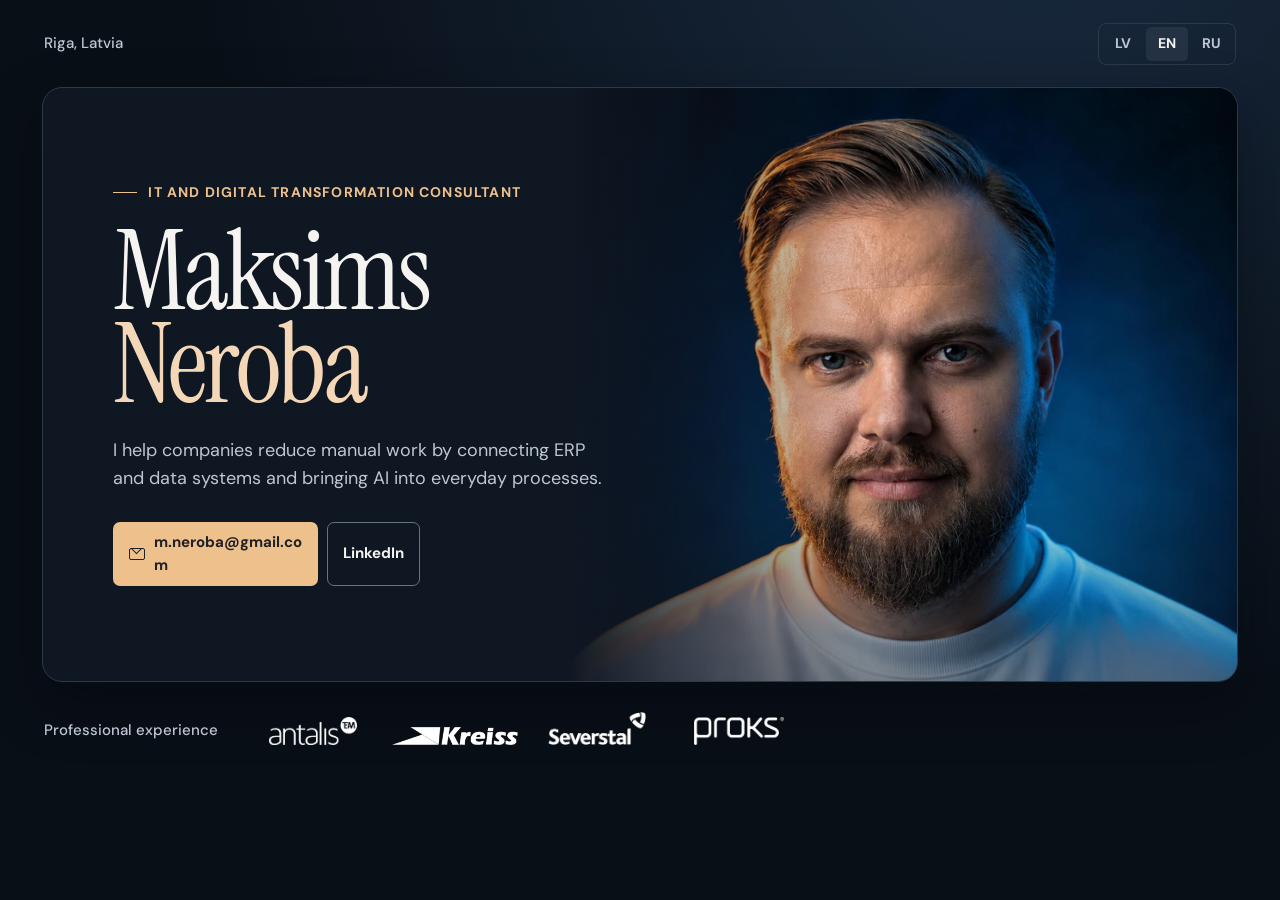
==== en.html @ e055f88d "Add complete multilingual personal website" ====
<!doctype html>
<html lang="en">
<head>
  <meta charset="utf-8">
  <meta name="viewport" content="width=device-width, initial-scale=1">
  <meta name="theme-color" content="#090f17">
  <meta name="description" content="I help companies reduce manual work by connecting ERP and data systems and bringing AI into everyday processes.">
  <title>Maksims Neroba | IT and digital transformation consultant</title>
  <link rel="stylesheet" href="./site.css">
  <script src="./experience.js" defer></script>
  <link rel="alternate" hreflang="lv" href="./">
  <link rel="alternate" hreflang="en" href="./en.html">
  <link rel="alternate" hreflang="ru" href="./ru.html">
</head>
<body>
  <div class="page">
    <header class="masthead">
      <p class="location">Riga, Latvia</p>
      <nav class="language" aria-label="Language">
        <a href="./" hreflang="lv" lang="lv" aria-label="Latviešu">LV</a>
        <a href="./en.html" hreflang="en" lang="en" aria-label="English" aria-current="page">EN</a>
        <a href="./ru.html" hreflang="ru" lang="ru" aria-label="Русский">RU</a>
      </nav>
    </header>
    <main>
      <div class="intro">
        <section class="identity" id="about" aria-labelledby="name">
          <p class="role">IT and digital transformation consultant</p>
          <h1 id="name"><span>Maksims</span> <span>Neroba</span></h1>
          <p class="description">I help companies reduce manual work by connecting ERP and data systems and bringing AI into everyday processes.</p>
          <address class="contacts" id="contact" aria-label="Contact">
            <a class="contact-link primary" href="mailto:m.neroba@gmail.com" aria-label="Email Maksims Neroba: m.neroba@gmail.com">
              <span class="envelope" aria-hidden="true"></span>
              m.neroba@gmail.com
            </a>
            <a class="contact-link secondary" href="https://www.linkedin.com/in/mneroba" rel="me">LinkedIn</a>
          </address>
        </section>
        <div class="portrait">
          <img src="./portrait.webp" width="1012" height="1265" alt="Portrait of Maksims Neroba" fetchpriority="high">
        </div>
      </div>
      <section class="experience" aria-labelledby="experience-title">
        <h2 id="experience-title">Professional experience</h2>
        <ul role="list">
          <li class="company">
            <button class="company-trigger" type="button" aria-expanded="false" aria-controls="antalis-info">
              <img src="./logos/antalis-white.webp" width="420" height="133" alt="Antalis">
              <img class="company-color" src="./logos/antalis.webp" width="420" height="133" alt="" aria-hidden="true">
            </button>
            <div class="company-card" id="antalis-info" hidden>
              <div class="company-card-content">
                <strong>Antalis</strong>
                <p>A distributor of paper, packaging and visual communication materials for businesses.</p>
              </div>
            </div>
          </li>
          <li class="company">
            <button class="company-trigger" type="button" aria-expanded="false" aria-controls="kreiss-info">
              <img src="./logos/kreiss-white.webp" width="234" height="33" alt="Kreiss">
              <img class="company-color" src="./logos/kreiss.webp" width="234" height="33" alt="" aria-hidden="true">
            </button>
            <div class="company-card" id="kreiss-info" hidden>
              <div class="company-card-content">
                <strong>Kreiss</strong>
                <p>A Latvian logistics company providing road freight and warehousing services across Europe.</p>
              </div>
            </div>
          </li>
          <li class="company">
            <button class="company-trigger" type="button" aria-expanded="false" aria-controls="severstal-distribution-info">
              <img src="./logos/severstal-distribution-white.webp" width="420" height="142" alt="Severstal Distribution">
              <img class="company-color" src="./logos/severstal-distribution.webp" width="420" height="142" alt="" aria-hidden="true">
            </button>
            <div class="company-card" id="severstal-distribution-info" hidden>
              <div class="company-card-content">
                <strong>Severstal Distribution</strong>
                <p>A steel processing and distribution company in Riga. It has operated as Marcegaglia Baltics since 2023.</p>
              </div>
            </div>
          </li>
          <li class="company">
            <button class="company-trigger" type="button" aria-expanded="false" aria-controls="proks-info">
              <img src="./logos/proks-white.webp" width="420" height="130" alt="Proks">
              <img class="company-color" src="./logos/proks.webp" width="420" height="130" alt="" aria-hidden="true">
            </button>
            <div class="company-card" id="proks-info" hidden>
              <div class="company-card-content">
                <strong>Proks</strong>
                <p>A Riga-based wholesaler of consumer electronics and computer components.</p>
              </div>
            </div>
          </li>
        </ul>
      </section>
    </main>
  </div>
</body>
</html>
---- site.css ----
@import url('https://fonts.googleapis.com/css2?family=DM+Sans:wght@400;500;600;700&family=Instrument+Serif&display=swap');

:root {
  color-scheme: dark;
  --night: #090f17;
  --hero: #0f1723;
  --ink: #f5f4f0;
  --muted: #bdc6d2;
  --warm: #edc08c;
  --rule: #2d3948;
}

* { box-sizing: border-box; }

body {
  margin: 0;
  min-height: 100vh;
  background: radial-gradient(ellipse at 81% -15%, #192b40, transparent 58%), var(--night);
  color: var(--ink);
  font: 1rem/1.55 "DM Sans", system-ui, sans-serif;
}

body:lang(ru) { font-family: Inter, system-ui, sans-serif; }

a { color: inherit; }

a:focus-visible {
  outline: 2px solid var(--warm);
  outline-offset: 4px;
}

h1, h2, p, ul, address { margin: 0; }

.page {
  width: min(100% - 84px, 1200px);
  margin-inline: auto;
}

.masthead {
  display: flex;
  align-items: center;
  justify-content: space-between;
  gap: 16px;
  min-height: 87px;
  padding-inline: 2px;
}

.location {
  color: var(--muted);
  font-size: .94rem;
  font-weight: 500;
}

.language {
  display: flex;
  gap: 2px;
  padding: 3px;
  border: 1px solid var(--rule);
  border-radius: 8px;
}

.language a {
  display: grid;
  place-items: center;
  min-width: 42px;
  min-height: 34px;
  padding-inline: 6px;
  border-radius: 5px;
  color: var(--muted);
  font-size: .875rem;
  font-weight: 700;
  text-decoration: none;
}

.language a[aria-current], .language a:hover {
  background: #253243;
  color: var(--ink);
}

.intro {
  position: relative;
  isolation: isolate;
  display: flex;
  align-items: center;
  min-height: clamp(530px, 46.5vw, 620px);
  overflow: hidden;
  border: 1px solid var(--rule);
  border-radius: 20px;
  background: var(--hero);
  box-shadow: 0 21px 55px #02060d70;
}

.identity {
  z-index: 1;
  width: 56%;
  padding: clamp(36px, 5.5vw, 78px) 0 clamp(36px, 5.5vw, 78px) clamp(32px, 5.5vw, 78px);
}

.role {
  display: flex;
  align-items: center;
  gap: 11px;
  margin-bottom: 22px;
  color: var(--warm);
  font-size: .875rem;
  font-weight: 700;
  letter-spacing: .085em;
  line-height: 1.4;
  text-transform: uppercase;
}

.role::before {
  content: "";
  flex: 0 0 24px;
  height: 1px;
  background: var(--warm);
}

.identity h1 {
  font-family: "Instrument Serif", Georgia, serif;
  font-size: clamp(5rem, 8.7vw, 8.6rem);
  font-weight: 400;
  line-height: .84;
  letter-spacing: -.028em;
}

.identity h1:lang(ru) { font-family: "Cormorant Garamond", Georgia, serif; }

.identity h1 span { display: block; }
.identity h1 span:last-child { color: #f3d7b7; }

.description {
  max-width: 42ch;
  margin-top: 25px;
  color: var(--muted);
  font-size: clamp(1rem, 1.5vw, 1.125rem);
}

.portrait {
  position: absolute;
  inset: 0 0 0 auto;
  width: 56%;
}

.portrait img {
  display: block;
  width: 100%;
  height: 100%;
  object-fit: cover;
  object-position: center 5%;
}

.portrait::after {
  content: "";
  position: absolute;
  inset: 0;
  background:
    linear-gradient(90deg, var(--hero), #0f17239c 15%, transparent 45%),
    linear-gradient(0deg, #090f176b, transparent 39%);
  pointer-events: none;
}

.contacts {
  display: flex;
  flex-wrap: wrap;
  gap: 9px;
  margin-top: 29px;
  font-style: normal;
}

.contact-link {
  display: inline-flex;
  align-items: center;
  justify-content: center;
  gap: 9px;
  min-height: 46px;
  padding: 8px 15px;
  border: 1px solid transparent;
  border-radius: 7px;
  font-size: .94rem;
  font-weight: 700;
  text-decoration: none;
  overflow-wrap: anywhere;
}

.contact-link.primary { background: var(--warm); color: #202027; }
.contact-link.primary:hover { background: #f9d2a4; }
.contact-link.secondary { border-color: #697381; background: #101824b3; }
.contact-link.secondary:hover { border-color: var(--warm); color: var(--warm); }

.envelope {
  position: relative;
  flex: 0 0 16px;
  height: 12px;
  overflow: hidden;
  border: 1.5px solid currentColor;
  border-radius: 2px;
}

.envelope::after {
  content: "";
  position: absolute;
  top: -8px;
  left: 1px;
  width: 10px;
  height: 10px;
  transform: rotate(45deg);
  border: solid currentColor;
  border-width: 0 1.5px 1.5px 0;
}

.experience {
  position: relative;
  display: flex;
  flex-wrap: wrap;
  align-items: center;
  gap: 12px 28px;
  padding: 25px 2px 31px;
}

.experience h2 {
  color: var(--muted);
  font-size: .94rem;
  font-weight: 500;
}

.experience ul {
  display: grid;
  grid-template-columns: repeat(4, minmax(0, 1fr));
  gap: 8px;
  width: min(100%, 560px);
  padding: 0;
  list-style: none;
}

.company {
  position: relative;
  min-width: 0;
}

.company-trigger {
  display: grid;
  place-items: end center;
  width: 100%;
  min-height: 46px;
  padding: 4px 3px 7px;
  border: 1px solid transparent;
  border-radius: 7px;
  background: transparent;
  cursor: pointer;
  transition: background-color 160ms ease;
}

.company-trigger:focus-visible {
  outline: 2px solid var(--warm);
  outline-offset: 2px;
}

.company-trigger img {
  grid-area: 1 / 1;
  display: block;
  width: 100%;
  height: var(--logo-height, 28px);
  object-fit: contain;
  object-position: center bottom;
  transition: opacity 160ms ease;
}

/* The raised Severstal emblem takes up part of the image height. */
.company-trigger[aria-controls="severstal-distribution-info"] { --logo-height: 33px; }

.company-color { opacity: 0; }
.company-trigger[aria-expanded="true"] { background: #fdfdfd; }
.company-trigger[aria-expanded="true"] img:first-child { opacity: 0; }
.company-trigger[aria-expanded="true"] .company-color { opacity: 1; }

.company:has(.company-trigger[aria-expanded="true"]) { z-index: 1; }

.company-card {
  position: absolute;
  left: 50%;
  bottom: 100%;
  width: min(272px, calc(100vw - 36px));
  padding-bottom: 8px;
  transform: translateX(-50%);
}

.company:first-child .company-card { left: 0; transform: none; }
.company:last-child .company-card { right: 0; left: auto; transform: none; }

.company-card-content {
  padding: 13px 15px 14px;
  border: 1px solid #45556a;
  border-radius: 9px;
  background: #172332;
  box-shadow: 0 12px 28px #02060d80;
  animation: company-card-enter 180ms ease-out;
}

.company-card strong { color: var(--warm); }
.company-card p { margin-top: 4px; color: var(--ink); font-size: .9rem; }

@keyframes company-card-enter {
  from { opacity: 0; transform: translateY(6px); }
  to { opacity: 1; transform: translateY(0); }
}

@media (max-width: 760px) {
  .page { width: min(100% - 32px, 540px); }
  .masthead { min-height: 71px; gap: 8px; }
  .language a { min-width: 37px; min-height: 36px; }
  .intro { display: block; min-height: 0; border-radius: 15px; }
  .identity {
    position: relative;
    width: auto;
    padding: clamp(250px, 63vw, 375px) 21px 25px;
  }
  .identity h1 { font-size: clamp(4rem, 11vw, 5.7rem); }
  .role { gap: 8px; margin-bottom: 15px; letter-spacing: .06em; }
  .role::before { flex-basis: 14px; }
  .description { margin-top: 17px; }
  .contacts { margin-top: 21px; }
  .contact-link { gap: 7px; padding-inline: 10px; font-size: .9rem; }
  .portrait { inset: 0 0 auto; width: 100%; height: clamp(293px, 73vw, 438px); }
  .portrait img { object-position: center 9%; }
  .portrait::after { background: linear-gradient(0deg, var(--hero) 0%, #0f1723c9 16%, transparent 55%); }
  .experience { flex-direction: column; align-items: flex-start; gap: 9px; padding-top: 18px; }
}

@media (max-width: 480px) {
  .experience ul { grid-template-columns: repeat(2, minmax(0, 1fr)); max-width: 340px; }
  .company:nth-child(odd) .company-card { left: 0; right: auto; transform: none; }
  .company:nth-child(even) .company-card { left: auto; right: 0; transform: none; }
}

@media (forced-colors: active) {
  .language a[aria-current] { outline: 1px solid; }
  .contact-link { border-color: LinkText; }
}

@media (prefers-reduced-motion: reduce) {
  .company-trigger, .company-trigger img { transition: none; }
  .company-card-content { animation: none; }
}
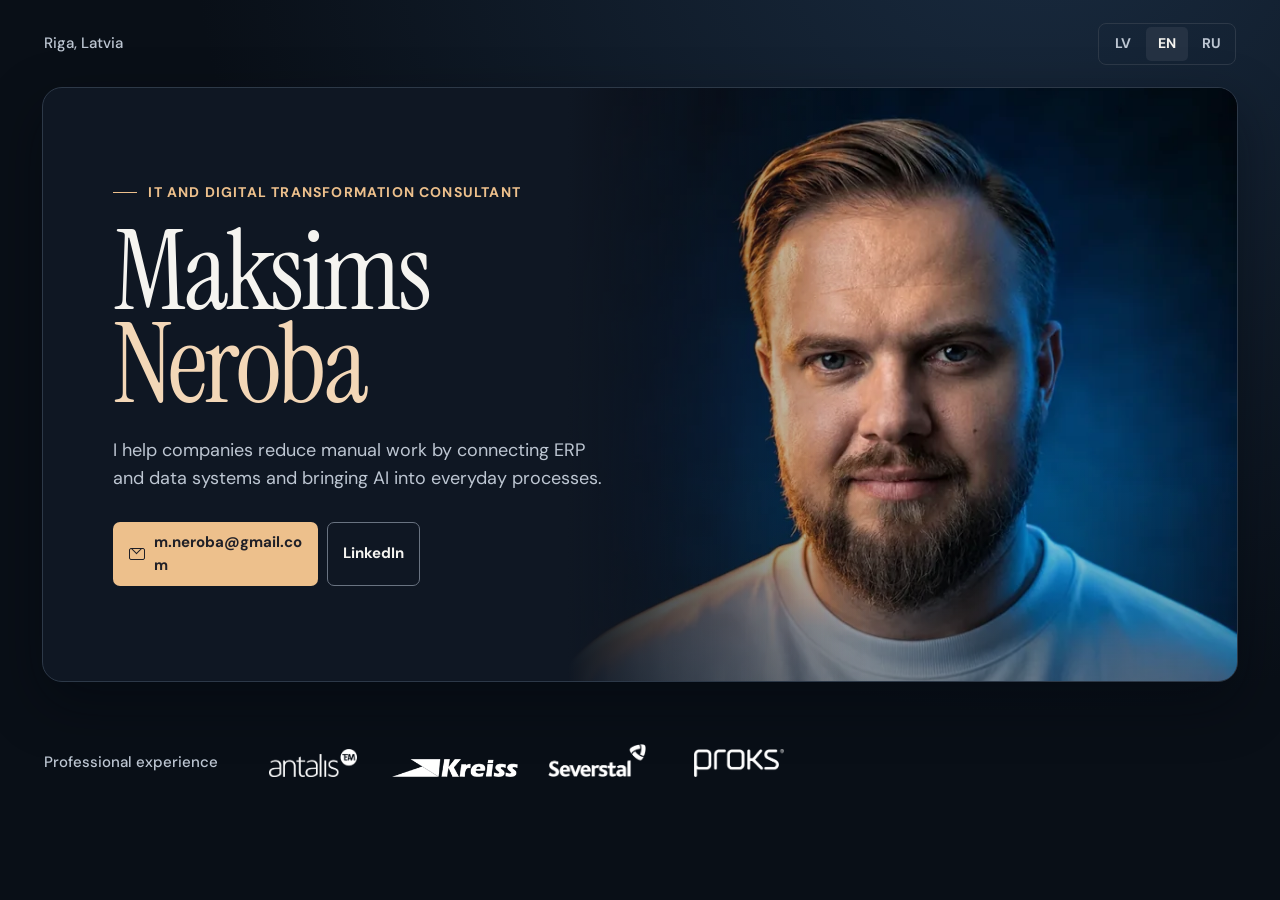
==== commit 40fdb2ee: "Polish mobile cards, accessibility and social previews - Show mobile company cards as a bottom sheet" ====
--- a/en.html
+++ b/en.html
@@ -6,20 +6,65 @@
   <meta name="theme-color" content="#090f17">
   <meta name="description" content="I help companies reduce manual work by connecting ERP and data systems and bringing AI into everyday processes.">
   <title>Maksims Neroba | IT and digital transformation consultant</title>
+  <meta name="author" content="Maksims Neroba">
+
+  <link rel="icon" href="./favicon.svg" type="image/svg+xml">
+  <link rel="icon" href="./favicon-32.png" sizes="32x32" type="image/png">
+  <link rel="apple-touch-icon" sizes="180x180" href="./apple-touch-icon.png">
+
+  <link rel="preconnect" href="https://fonts.googleapis.com">
+  <link rel="preconnect" href="https://fonts.gstatic.com" crossorigin>
+  <link rel="stylesheet" href="https://fonts.googleapis.com/css2?family=DM+Sans:wght@400;500;600;700&amp;family=Instrument+Serif&amp;display=swap">
   <link rel="stylesheet" href="./site.css">
   <script src="./experience.js" defer></script>
+
+  <link rel="canonical" href="./en.html">
   <link rel="alternate" hreflang="lv" href="./">
   <link rel="alternate" hreflang="en" href="./en.html">
   <link rel="alternate" hreflang="ru" href="./ru.html">
+  <link rel="alternate" hreflang="x-default" href="./">
+
+  <meta property="og:type" content="profile">
+  <meta property="og:site_name" content="Maksims Neroba">
+  <meta property="og:title" content="Maksims Neroba | IT and digital transformation consultant">
+  <meta property="og:description" content="I help companies reduce manual work by connecting ERP and data systems and bringing AI into everyday processes.">
+  <meta property="og:image" content="./og-image.jpg">
+  <meta property="og:image:width" content="1200">
+  <meta property="og:image:height" content="630">
+  <meta property="og:image:alt" content="Maksims Neroba — IT and digital transformation consultant">
+  <meta property="og:locale" content="en_US">
+  <meta property="og:locale:alternate" content="lv_LV">
+  <meta property="og:locale:alternate" content="ru_RU">
+  <meta name="twitter:card" content="summary_large_image">
+  <meta name="twitter:title" content="Maksims Neroba | IT and digital transformation consultant">
+  <meta name="twitter:description" content="I help companies reduce manual work by connecting ERP and data systems and bringing AI into everyday processes.">
+  <meta name="twitter:image" content="./og-image.jpg">
+
+  <script type="application/ld+json">
+  {
+    "@context": "https://schema.org",
+    "@type": "Person",
+    "name": "Maksims Neroba",
+    "jobTitle": "IT and digital transformation consultant",
+    "email": "m.neroba@gmail.com",
+    "address": {
+      "@type": "PostalAddress",
+      "addressLocality": "Riga",
+      "addressCountry": "LV"
+    },
+    "sameAs": ["https://www.linkedin.com/in/mneroba"],
+    "knowsLanguage": ["lv", "en", "ru"]
+  }
+  </script>
 </head>
 <body>
   <div class="page">
     <header class="masthead">
       <p class="location">Riga, Latvia</p>
       <nav class="language" aria-label="Language">
-        <a href="./" hreflang="lv" lang="lv" aria-label="Latviešu">LV</a>
-        <a href="./en.html" hreflang="en" lang="en" aria-label="English" aria-current="page">EN</a>
-        <a href="./ru.html" hreflang="ru" lang="ru" aria-label="Русский">RU</a>
+        <a href="./" hreflang="lv" lang="lv" aria-label="LV — Latviešu">LV</a>
+        <a href="./en.html" hreflang="en" lang="en" aria-label="EN — English" aria-current="page">EN</a>
+        <a href="./ru.html" hreflang="ru" lang="ru" aria-label="RU — Русский">RU</a>
       </nav>
     </header>
     <main>
@@ -37,19 +82,21 @@
           </address>
         </section>
         <div class="portrait">
-          <img src="./portrait.webp" width="1012" height="1265" alt="Portrait of Maksims Neroba" fetchpriority="high">
+          <img src="./portrait.webp" srcset="./portrait-720.webp 720w, ./portrait.webp 1012w" sizes="(max-width: 760px) calc(100vw - 32px), 56vw" width="1012" height="1265" alt="Portrait of Maksims Neroba" fetchpriority="high">
         </div>
       </div>
       <section class="experience" aria-labelledby="experience-title">
         <h2 id="experience-title">Professional experience</h2>
+        <div class="card-backdrop" aria-hidden="true" hidden></div>
         <ul role="list">
           <li class="company">
             <button class="company-trigger" type="button" aria-expanded="false" aria-controls="antalis-info">
-              <img src="./logos/antalis-white.webp" width="420" height="133" alt="Antalis">
-              <img class="company-color" src="./logos/antalis.webp" width="420" height="133" alt="" aria-hidden="true">
+              <img loading="lazy" decoding="async" src="./logos/antalis-white.webp" width="420" height="133" alt="Antalis">
+              <img loading="lazy" decoding="async" class="company-color" src="./logos/antalis.webp" width="420" height="133" alt="" aria-hidden="true">
             </button>
             <div class="company-card" id="antalis-info" hidden>
               <div class="company-card-content">
+                <button class="card-close" type="button" aria-label="Close"><span aria-hidden="true">×</span></button>
                 <strong>Antalis</strong>
                 <p>A distributor of paper, packaging and visual communication materials for businesses.</p>
               </div>
@@ -57,11 +104,12 @@
           </li>
           <li class="company">
             <button class="company-trigger" type="button" aria-expanded="false" aria-controls="kreiss-info">
-              <img src="./logos/kreiss-white.webp" width="234" height="33" alt="Kreiss">
-              <img class="company-color" src="./logos/kreiss.webp" width="234" height="33" alt="" aria-hidden="true">
+              <img loading="lazy" decoding="async" src="./logos/kreiss-white.webp" width="234" height="33" alt="Kreiss">
+              <img loading="lazy" decoding="async" class="company-color" src="./logos/kreiss.webp" width="234" height="33" alt="" aria-hidden="true">
             </button>
             <div class="company-card" id="kreiss-info" hidden>
               <div class="company-card-content">
+                <button class="card-close" type="button" aria-label="Close"><span aria-hidden="true">×</span></button>
                 <strong>Kreiss</strong>
                 <p>A Latvian logistics company providing road freight and warehousing services across Europe.</p>
               </div>
@@ -69,11 +117,12 @@
           </li>
           <li class="company">
             <button class="company-trigger" type="button" aria-expanded="false" aria-controls="severstal-distribution-info">
-              <img src="./logos/severstal-distribution-white.webp" width="420" height="142" alt="Severstal Distribution">
-              <img class="company-color" src="./logos/severstal-distribution.webp" width="420" height="142" alt="" aria-hidden="true">
+              <img loading="lazy" decoding="async" src="./logos/severstal-distribution-white.webp" width="420" height="142" alt="Severstal Distribution">
+              <img loading="lazy" decoding="async" class="company-color" src="./logos/severstal-distribution.webp" width="420" height="142" alt="" aria-hidden="true">
             </button>
             <div class="company-card" id="severstal-distribution-info" hidden>
               <div class="company-card-content">
+                <button class="card-close" type="button" aria-label="Close"><span aria-hidden="true">×</span></button>
                 <strong>Severstal Distribution</strong>
                 <p>A steel processing and distribution company in Riga. It has operated as Marcegaglia Baltics since 2023.</p>
               </div>
@@ -81,11 +130,12 @@
           </li>
           <li class="company">
             <button class="company-trigger" type="button" aria-expanded="false" aria-controls="proks-info">
-              <img src="./logos/proks-white.webp" width="420" height="130" alt="Proks">
-              <img class="company-color" src="./logos/proks.webp" width="420" height="130" alt="" aria-hidden="true">
+              <img loading="lazy" decoding="async" src="./logos/proks-white.webp" width="420" height="130" alt="Proks">
+              <img loading="lazy" decoding="async" class="company-color" src="./logos/proks.webp" width="420" height="130" alt="" aria-hidden="true">
             </button>
             <div class="company-card" id="proks-info" hidden>
               <div class="company-card-content">
+                <button class="card-close" type="button" aria-label="Close"><span aria-hidden="true">×</span></button>
                 <strong>Proks</strong>
                 <p>A Riga-based wholesaler of consumer electronics and computer components.</p>
               </div>
--- a/site.css
+++ b/site.css
@@ -1,5 +1,3 @@
-@import url('https://fonts.googleapis.com/css2?family=DM+Sans:wght@400;500;600;700&family=Instrument+Serif&display=swap');
-
 :root {
   color-scheme: dark;
   --night: #090f17;
@@ -215,7 +213,7 @@
   flex-wrap: wrap;
   align-items: center;
   gap: 12px 28px;
-  padding: 25px 2px 31px;
+  padding: 57px 2px 31px;
 }
 
 .experience h2 {
@@ -289,6 +287,7 @@
 .company:last-child .company-card { right: 0; left: auto; transform: none; }
 
 .company-card-content {
+  position: relative;
   padding: 13px 15px 14px;
   border: 1px solid #45556a;
   border-radius: 9px;
@@ -297,12 +296,20 @@
   animation: company-card-enter 180ms ease-out;
 }
 
+.card-backdrop { display: none; }
+.card-close { display: none; }
+
 .company-card strong { color: var(--warm); }
 .company-card p { margin-top: 4px; color: var(--ink); font-size: .9rem; }
 
 @keyframes company-card-enter {
   from { opacity: 0; transform: translateY(6px); }
   to { opacity: 1; transform: translateY(0); }
+}
+
+@keyframes card-backdrop-enter {
+  from { opacity: 0; }
+  to { opacity: 1; }
 }
 
 @media (max-width: 760px) {
@@ -325,12 +332,71 @@
   .portrait img { object-position: center 9%; }
   .portrait::after { background: linear-gradient(0deg, var(--hero) 0%, #0f1723c9 16%, transparent 55%); }
   .experience { flex-direction: column; align-items: flex-start; gap: 9px; padding-top: 18px; }
+
+  .card-backdrop:not([hidden]) {
+    position: fixed;
+    inset: 0;
+    z-index: 20;
+    display: block;
+    background: #02060db3;
+    animation: card-backdrop-enter 180ms ease-out;
+  }
+
+  .company:has(.company-trigger[aria-expanded="true"]) { z-index: 40; }
+  .company-trigger[aria-expanded="true"] { opacity: 0; }
+  .company-trigger[aria-expanded="true"]:focus-visible { opacity: 1; }
+
+  .company-card,
+  .company:first-child .company-card,
+  .company:last-child .company-card {
+    position: fixed;
+    inset: auto 16px calc(16px + env(safe-area-inset-bottom, 0px));
+    width: auto;
+    padding: 0;
+    transform: none;
+  }
+
+  .company-card-content {
+    padding-right: 42px;
+    border-radius: 12px;
+    box-shadow: 0 -12px 40px #02060d99;
+  }
+
+  .card-close {
+    position: absolute;
+    top: 8px;
+    right: 8px;
+    display: grid;
+    place-items: center;
+    width: 32px;
+    height: 32px;
+    padding: 0;
+    border: 0;
+    border-radius: 6px;
+    background: transparent;
+    color: var(--muted);
+    font-size: 1.5rem;
+    line-height: 1;
+    cursor: pointer;
+  }
+
+  .card-close:hover {
+    background: #253243;
+    color: var(--ink);
+  }
+
+  .card-close:focus-visible {
+    outline: 2px solid var(--warm);
+    outline-offset: 2px;
+  }
 }
 
 @media (max-width: 480px) {
   .experience ul { grid-template-columns: repeat(2, minmax(0, 1fr)); max-width: 340px; }
-  .company:nth-child(odd) .company-card { left: 0; right: auto; transform: none; }
-  .company:nth-child(even) .company-card { left: auto; right: 0; transform: none; }
+}
+
+@media (min-width: 761px) and (max-width: 860px) {
+  .experience ul { width: min(100%, 480px); }
 }
 
 @media (forced-colors: active) {
@@ -340,5 +406,5 @@
 
 @media (prefers-reduced-motion: reduce) {
   .company-trigger, .company-trigger img { transition: none; }
-  .company-card-content { animation: none; }
-}
+  .company-card-content, .card-backdrop { animation: none; }
+}
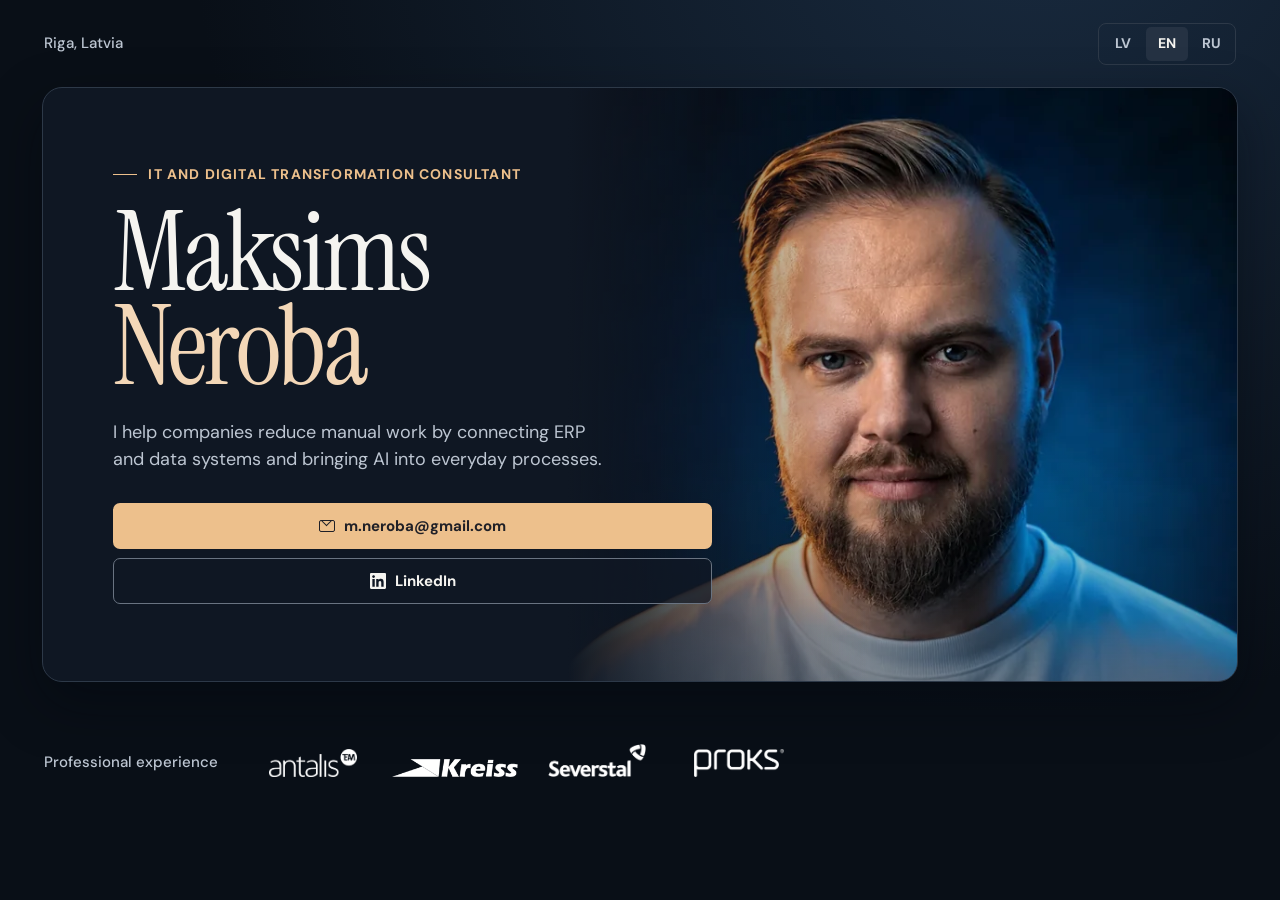
==== commit e49ec86a: "Make contact actions full width and add LinkedIn icon - Stack the email and LinkedIn buttons full wi" ====
--- a/en.html
+++ b/en.html
@@ -18,17 +18,20 @@
   <link rel="stylesheet" href="./site.css">
   <script src="./experience.js" defer></script>
 
-  <link rel="canonical" href="./en.html">
-  <link rel="alternate" hreflang="lv" href="./">
-  <link rel="alternate" hreflang="en" href="./en.html">
-  <link rel="alternate" hreflang="ru" href="./ru.html">
-  <link rel="alternate" hreflang="x-default" href="./">
+  <link rel="canonical" href="https://mneroba.github.io/Personal-WEB/en.html">
+  <link rel="alternate" hreflang="lv" href="https://mneroba.github.io/Personal-WEB/">
+  <link rel="alternate" hreflang="en" href="https://mneroba.github.io/Personal-WEB/en.html">
+  <link rel="alternate" hreflang="ru" href="https://mneroba.github.io/Personal-WEB/ru.html">
+  <link rel="alternate" hreflang="x-default" href="https://mneroba.github.io/Personal-WEB/">
 
   <meta property="og:type" content="profile">
   <meta property="og:site_name" content="Maksims Neroba">
   <meta property="og:title" content="Maksims Neroba | IT and digital transformation consultant">
   <meta property="og:description" content="I help companies reduce manual work by connecting ERP and data systems and bringing AI into everyday processes.">
-  <meta property="og:image" content="./og-image.jpg">
+  <meta property="og:url" content="https://mneroba.github.io/Personal-WEB/en.html">
+  <meta property="og:image" content="https://mneroba.github.io/Personal-WEB/og-image.jpg">
+  <meta property="og:image:secure_url" content="https://mneroba.github.io/Personal-WEB/og-image.jpg">
+  <meta property="og:image:type" content="image/jpeg">
   <meta property="og:image:width" content="1200">
   <meta property="og:image:height" content="630">
   <meta property="og:image:alt" content="Maksims Neroba — IT and digital transformation consultant">
@@ -38,13 +41,16 @@
   <meta name="twitter:card" content="summary_large_image">
   <meta name="twitter:title" content="Maksims Neroba | IT and digital transformation consultant">
   <meta name="twitter:description" content="I help companies reduce manual work by connecting ERP and data systems and bringing AI into everyday processes.">
-  <meta name="twitter:image" content="./og-image.jpg">
+  <meta name="twitter:image" content="https://mneroba.github.io/Personal-WEB/og-image.jpg">
+  <meta name="twitter:image:alt" content="Maksims Neroba — IT and digital transformation consultant">
 
   <script type="application/ld+json">
   {
     "@context": "https://schema.org",
     "@type": "Person",
     "name": "Maksims Neroba",
+    "url": "https://mneroba.github.io/Personal-WEB/en.html",
+    "image": "https://mneroba.github.io/Personal-WEB/og-image.jpg",
     "jobTitle": "IT and digital transformation consultant",
     "email": "m.neroba@gmail.com",
     "address": {
@@ -78,7 +84,12 @@
               <span class="envelope" aria-hidden="true"></span>
               m.neroba@gmail.com
             </a>
-            <a class="contact-link secondary" href="https://www.linkedin.com/in/mneroba" rel="me">LinkedIn</a>
+            <a class="contact-link secondary" href="https://www.linkedin.com/in/mneroba" rel="me">
+              <svg class="linkedin-icon" viewBox="0 0 24 24" aria-hidden="true" focusable="false">
+                <path d="M20.447 20.452h-3.554v-5.569c0-1.328-.027-3.037-1.852-3.037-1.853 0-2.136 1.445-2.136 2.939v5.667H9.351V9h3.414v1.561h.046c.477-.9 1.637-1.85 3.37-1.85 3.601 0 4.267 2.37 4.267 5.455v6.286zM5.337 7.433c-1.144 0-2.063-.926-2.063-2.065 0-1.138.92-2.063 2.063-2.063 1.14 0 2.064.925 2.064 2.063 0 1.139-.925 2.065-2.064 2.065zm1.782 13.019H3.555V9h3.564v11.452zM22.225 0H1.771C.792 0 0 .774 0 1.729v20.542C0 23.227.792 24 1.771 24h20.451C23.2 24 24 23.227 24 22.271V1.729C24 .774 23.2 0 22.225 0z"/>
+              </svg>
+              LinkedIn
+            </a>
           </address>
         </section>
         <div class="portrait">
@@ -87,59 +98,58 @@
       </div>
       <section class="experience" aria-labelledby="experience-title">
         <h2 id="experience-title">Professional experience</h2>
-        <div class="card-backdrop" aria-hidden="true" hidden></div>
         <ul role="list">
           <li class="company">
-            <button class="company-trigger" type="button" aria-expanded="false" aria-controls="antalis-info">
+            <button class="company-trigger" type="button" aria-haspopup="dialog" aria-expanded="false" aria-controls="antalis-info">
               <img loading="lazy" decoding="async" src="./logos/antalis-white.webp" width="420" height="133" alt="Antalis">
               <img loading="lazy" decoding="async" class="company-color" src="./logos/antalis.webp" width="420" height="133" alt="" aria-hidden="true">
             </button>
-            <div class="company-card" id="antalis-info" hidden>
+            <dialog class="company-card" id="antalis-info" aria-labelledby="antalis-title">
               <div class="company-card-content">
                 <button class="card-close" type="button" aria-label="Close"><span aria-hidden="true">×</span></button>
-                <strong>Antalis</strong>
+                <strong id="antalis-title">Antalis</strong>
                 <p>A distributor of paper, packaging and visual communication materials for businesses.</p>
               </div>
-            </div>
+            </dialog>
           </li>
           <li class="company">
-            <button class="company-trigger" type="button" aria-expanded="false" aria-controls="kreiss-info">
+            <button class="company-trigger" type="button" aria-haspopup="dialog" aria-expanded="false" aria-controls="kreiss-info">
               <img loading="lazy" decoding="async" src="./logos/kreiss-white.webp" width="234" height="33" alt="Kreiss">
               <img loading="lazy" decoding="async" class="company-color" src="./logos/kreiss.webp" width="234" height="33" alt="" aria-hidden="true">
             </button>
-            <div class="company-card" id="kreiss-info" hidden>
+            <dialog class="company-card" id="kreiss-info" aria-labelledby="kreiss-title">
               <div class="company-card-content">
                 <button class="card-close" type="button" aria-label="Close"><span aria-hidden="true">×</span></button>
-                <strong>Kreiss</strong>
+                <strong id="kreiss-title">Kreiss</strong>
                 <p>A Latvian logistics company providing road freight and warehousing services across Europe.</p>
               </div>
-            </div>
+            </dialog>
           </li>
           <li class="company">
-            <button class="company-trigger" type="button" aria-expanded="false" aria-controls="severstal-distribution-info">
+            <button class="company-trigger" type="button" aria-haspopup="dialog" aria-expanded="false" aria-controls="severstal-distribution-info">
               <img loading="lazy" decoding="async" src="./logos/severstal-distribution-white.webp" width="420" height="142" alt="Severstal Distribution">
               <img loading="lazy" decoding="async" class="company-color" src="./logos/severstal-distribution.webp" width="420" height="142" alt="" aria-hidden="true">
             </button>
-            <div class="company-card" id="severstal-distribution-info" hidden>
+            <dialog class="company-card" id="severstal-distribution-info" aria-labelledby="severstal-distribution-title">
               <div class="company-card-content">
                 <button class="card-close" type="button" aria-label="Close"><span aria-hidden="true">×</span></button>
-                <strong>Severstal Distribution</strong>
+                <strong id="severstal-distribution-title">Severstal Distribution</strong>
                 <p>A steel processing and distribution company in Riga. It has operated as Marcegaglia Baltics since 2023.</p>
               </div>
-            </div>
+            </dialog>
           </li>
           <li class="company">
-            <button class="company-trigger" type="button" aria-expanded="false" aria-controls="proks-info">
+            <button class="company-trigger" type="button" aria-haspopup="dialog" aria-expanded="false" aria-controls="proks-info">
               <img loading="lazy" decoding="async" src="./logos/proks-white.webp" width="420" height="130" alt="Proks">
               <img loading="lazy" decoding="async" class="company-color" src="./logos/proks.webp" width="420" height="130" alt="" aria-hidden="true">
             </button>
-            <div class="company-card" id="proks-info" hidden>
+            <dialog class="company-card" id="proks-info" aria-labelledby="proks-title">
               <div class="company-card-content">
                 <button class="card-close" type="button" aria-label="Close"><span aria-hidden="true">×</span></button>
-                <strong>Proks</strong>
+                <strong id="proks-title">Proks</strong>
                 <p>A Riga-based wholesaler of consumer electronics and computer components.</p>
               </div>
-            </div>
+            </dialog>
           </li>
         </ul>
       </section>
--- a/site.css
+++ b/site.css
@@ -160,7 +160,7 @@
 
 .contacts {
   display: flex;
-  flex-wrap: wrap;
+  flex-direction: column;
   gap: 9px;
   margin-top: 29px;
   font-style: normal;
@@ -171,6 +171,7 @@
   align-items: center;
   justify-content: center;
   gap: 9px;
+  width: 100%;
   min-height: 46px;
   padding: 8px 15px;
   border: 1px solid transparent;
@@ -205,6 +206,13 @@
   transform: rotate(45deg);
   border: solid currentColor;
   border-width: 0 1.5px 1.5px 0;
+}
+
+.linkedin-icon {
+  flex: 0 0 16px;
+  width: 16px;
+  height: 16px;
+  fill: currentColor;
 }
 
 .experience {
@@ -276,15 +284,39 @@
 
 .company-card {
   position: absolute;
+  top: auto;
+  right: auto;
+  bottom: 100%;
   left: 50%;
-  bottom: 100%;
   width: min(272px, calc(100vw - 36px));
-  padding-bottom: 8px;
+  height: auto;
+  margin: 0;
+  padding: 0 0 8px;
+  border: 0;
+  border-radius: 0;
+  background: transparent;
+  color: inherit;
+  overflow: visible;
+  max-width: none;
+  max-height: none;
   transform: translateX(-50%);
 }
 
 .company:first-child .company-card { left: 0; transform: none; }
 .company:last-child .company-card { right: 0; left: auto; transform: none; }
+
+@media (min-width: 761px) {
+  .company-card.card-below {
+    top: 100%;
+    bottom: auto;
+    padding: 8px 0 0;
+  }
+}
+
+.company-card::backdrop {
+  background: #02060db3;
+  animation: card-backdrop-enter 180ms ease-out;
+}
 
 .company-card-content {
   position: relative;
@@ -296,7 +328,6 @@
   animation: company-card-enter 180ms ease-out;
 }
 
-.card-backdrop { display: none; }
 .card-close { display: none; }
 
 .company-card strong { color: var(--warm); }
@@ -333,18 +364,10 @@
   .portrait::after { background: linear-gradient(0deg, var(--hero) 0%, #0f1723c9 16%, transparent 55%); }
   .experience { flex-direction: column; align-items: flex-start; gap: 9px; padding-top: 18px; }
 
-  .card-backdrop:not([hidden]) {
-    position: fixed;
-    inset: 0;
-    z-index: 20;
-    display: block;
-    background: #02060db3;
-    animation: card-backdrop-enter 180ms ease-out;
-  }
-
   .company:has(.company-trigger[aria-expanded="true"]) { z-index: 40; }
-  .company-trigger[aria-expanded="true"] { opacity: 0; }
-  .company-trigger[aria-expanded="true"]:focus-visible { opacity: 1; }
+  .company-trigger[aria-expanded="true"] { background: transparent; }
+  .company-trigger[aria-expanded="true"] img:first-child { opacity: 1; }
+  .company-trigger[aria-expanded="true"] .company-color { opacity: 0; }
 
   .company-card,
   .company:first-child .company-card,
@@ -352,7 +375,9 @@
     position: fixed;
     inset: auto 16px calc(16px + env(safe-area-inset-bottom, 0px));
     width: auto;
+    max-height: calc(100dvh - 32px);
     padding: 0;
+    overflow-y: auto;
     transform: none;
   }
 
@@ -406,5 +431,5 @@
 
 @media (prefers-reduced-motion: reduce) {
   .company-trigger, .company-trigger img { transition: none; }
-  .company-card-content, .card-backdrop { animation: none; }
-}
+  .company-card-content, .company-card::backdrop { animation: none; }
+}
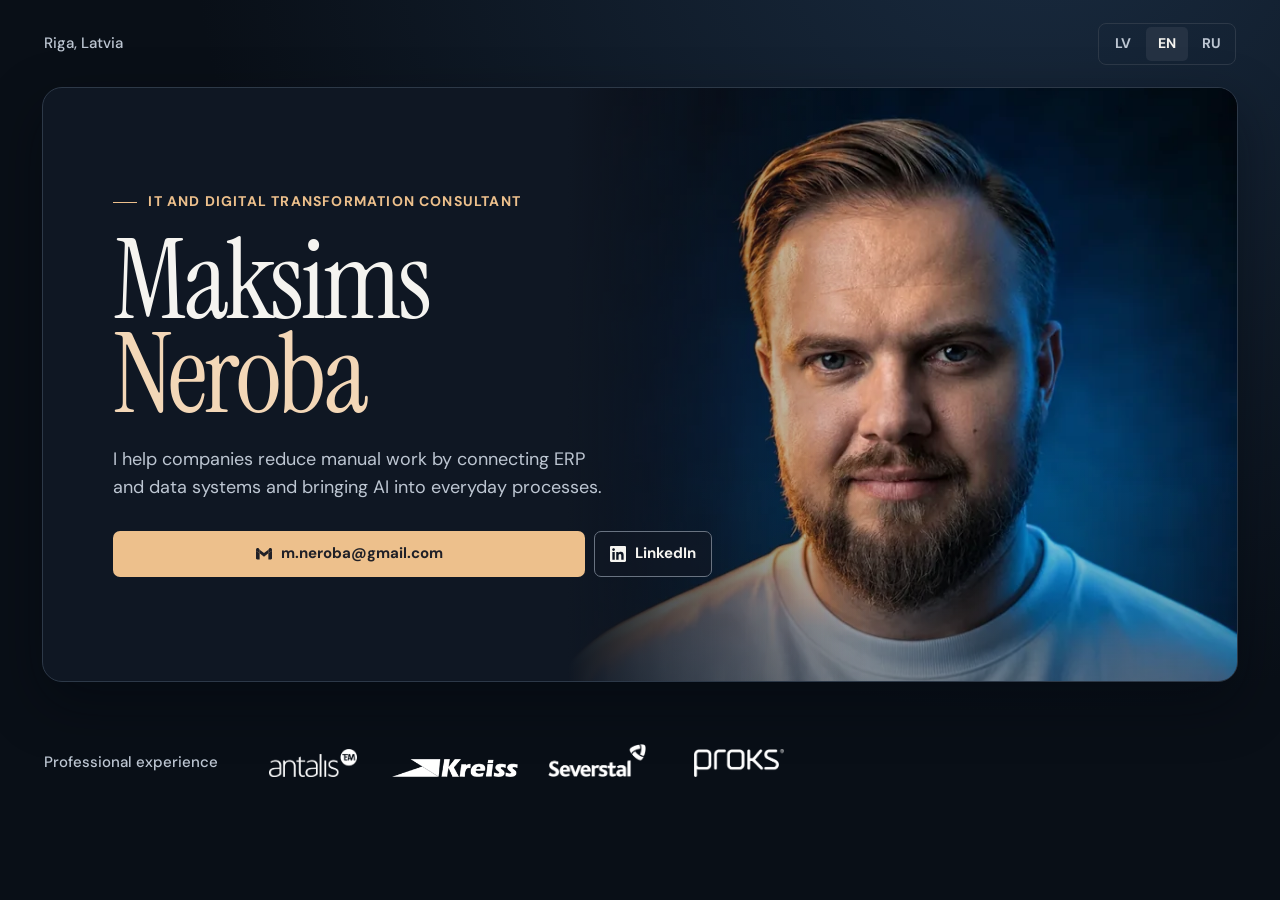
==== commit ad6cd04c: "Serve all languages from one page with instant switching - Move LV/EN/RU copy into a single-page i18" ====
--- a/en.html
+++ b/en.html
@@ -2,158 +2,13 @@
 <html lang="en">
 <head>
   <meta charset="utf-8">
-  <meta name="viewport" content="width=device-width, initial-scale=1">
-  <meta name="theme-color" content="#090f17">
-  <meta name="description" content="I help companies reduce manual work by connecting ERP and data systems and bringing AI into everyday processes.">
+  <meta name="robots" content="noindex">
+  <meta http-equiv="refresh" content="0; url=./?lang=en">
+  <link rel="canonical" href="https://mneroba.github.io/Personal-WEB/?lang=en">
   <title>Maksims Neroba | IT and digital transformation consultant</title>
-  <meta name="author" content="Maksims Neroba">
-
-  <link rel="icon" href="./favicon.svg" type="image/svg+xml">
-  <link rel="icon" href="./favicon-32.png" sizes="32x32" type="image/png">
-  <link rel="apple-touch-icon" sizes="180x180" href="./apple-touch-icon.png">
-
-  <link rel="preconnect" href="https://fonts.googleapis.com">
-  <link rel="preconnect" href="https://fonts.gstatic.com" crossorigin>
-  <link rel="stylesheet" href="https://fonts.googleapis.com/css2?family=DM+Sans:wght@400;500;600;700&amp;family=Instrument+Serif&amp;display=swap">
-  <link rel="stylesheet" href="./site.css">
-  <script src="./experience.js" defer></script>
-
-  <link rel="canonical" href="https://mneroba.github.io/Personal-WEB/en.html">
-  <link rel="alternate" hreflang="lv" href="https://mneroba.github.io/Personal-WEB/">
-  <link rel="alternate" hreflang="en" href="https://mneroba.github.io/Personal-WEB/en.html">
-  <link rel="alternate" hreflang="ru" href="https://mneroba.github.io/Personal-WEB/ru.html">
-  <link rel="alternate" hreflang="x-default" href="https://mneroba.github.io/Personal-WEB/">
-
-  <meta property="og:type" content="profile">
-  <meta property="og:site_name" content="Maksims Neroba">
-  <meta property="og:title" content="Maksims Neroba | IT and digital transformation consultant">
-  <meta property="og:description" content="I help companies reduce manual work by connecting ERP and data systems and bringing AI into everyday processes.">
-  <meta property="og:url" content="https://mneroba.github.io/Personal-WEB/en.html">
-  <meta property="og:image" content="https://mneroba.github.io/Personal-WEB/og-image.jpg">
-  <meta property="og:image:secure_url" content="https://mneroba.github.io/Personal-WEB/og-image.jpg">
-  <meta property="og:image:type" content="image/jpeg">
-  <meta property="og:image:width" content="1200">
-  <meta property="og:image:height" content="630">
-  <meta property="og:image:alt" content="Maksims Neroba — IT and digital transformation consultant">
-  <meta property="og:locale" content="en_US">
-  <meta property="og:locale:alternate" content="lv_LV">
-  <meta property="og:locale:alternate" content="ru_RU">
-  <meta name="twitter:card" content="summary_large_image">
-  <meta name="twitter:title" content="Maksims Neroba | IT and digital transformation consultant">
-  <meta name="twitter:description" content="I help companies reduce manual work by connecting ERP and data systems and bringing AI into everyday processes.">
-  <meta name="twitter:image" content="https://mneroba.github.io/Personal-WEB/og-image.jpg">
-  <meta name="twitter:image:alt" content="Maksims Neroba — IT and digital transformation consultant">
-
-  <script type="application/ld+json">
-  {
-    "@context": "https://schema.org",
-    "@type": "Person",
-    "name": "Maksims Neroba",
-    "url": "https://mneroba.github.io/Personal-WEB/en.html",
-    "image": "https://mneroba.github.io/Personal-WEB/og-image.jpg",
-    "jobTitle": "IT and digital transformation consultant",
-    "email": "m.neroba@gmail.com",
-    "address": {
-      "@type": "PostalAddress",
-      "addressLocality": "Riga",
-      "addressCountry": "LV"
-    },
-    "sameAs": ["https://www.linkedin.com/in/mneroba"],
-    "knowsLanguage": ["lv", "en", "ru"]
-  }
-  </script>
+  <script>window.location.replace("./?lang=en");</script>
 </head>
 <body>
-  <div class="page">
-    <header class="masthead">
-      <p class="location">Riga, Latvia</p>
-      <nav class="language" aria-label="Language">
-        <a href="./" hreflang="lv" lang="lv" aria-label="LV — Latviešu">LV</a>
-        <a href="./en.html" hreflang="en" lang="en" aria-label="EN — English" aria-current="page">EN</a>
-        <a href="./ru.html" hreflang="ru" lang="ru" aria-label="RU — Русский">RU</a>
-      </nav>
-    </header>
-    <main>
-      <div class="intro">
-        <section class="identity" id="about" aria-labelledby="name">
-          <p class="role">IT and digital transformation consultant</p>
-          <h1 id="name"><span>Maksims</span> <span>Neroba</span></h1>
-          <p class="description">I help companies reduce manual work by connecting ERP and data systems and bringing AI into everyday processes.</p>
-          <address class="contacts" id="contact" aria-label="Contact">
-            <a class="contact-link primary" href="mailto:m.neroba@gmail.com" aria-label="Email Maksims Neroba: m.neroba@gmail.com">
-              <span class="envelope" aria-hidden="true"></span>
-              m.neroba@gmail.com
-            </a>
-            <a class="contact-link secondary" href="https://www.linkedin.com/in/mneroba" rel="me">
-              <svg class="linkedin-icon" viewBox="0 0 24 24" aria-hidden="true" focusable="false">
-                <path d="M20.447 20.452h-3.554v-5.569c0-1.328-.027-3.037-1.852-3.037-1.853 0-2.136 1.445-2.136 2.939v5.667H9.351V9h3.414v1.561h.046c.477-.9 1.637-1.85 3.37-1.85 3.601 0 4.267 2.37 4.267 5.455v6.286zM5.337 7.433c-1.144 0-2.063-.926-2.063-2.065 0-1.138.92-2.063 2.063-2.063 1.14 0 2.064.925 2.064 2.063 0 1.139-.925 2.065-2.064 2.065zm1.782 13.019H3.555V9h3.564v11.452zM22.225 0H1.771C.792 0 0 .774 0 1.729v20.542C0 23.227.792 24 1.771 24h20.451C23.2 24 24 23.227 24 22.271V1.729C24 .774 23.2 0 22.225 0z"/>
-              </svg>
-              LinkedIn
-            </a>
-          </address>
-        </section>
-        <div class="portrait">
-          <img src="./portrait.webp" srcset="./portrait-720.webp 720w, ./portrait.webp 1012w" sizes="(max-width: 760px) calc(100vw - 32px), 56vw" width="1012" height="1265" alt="Portrait of Maksims Neroba" fetchpriority="high">
-        </div>
-      </div>
-      <section class="experience" aria-labelledby="experience-title">
-        <h2 id="experience-title">Professional experience</h2>
-        <ul role="list">
-          <li class="company">
-            <button class="company-trigger" type="button" aria-haspopup="dialog" aria-expanded="false" aria-controls="antalis-info">
-              <img loading="lazy" decoding="async" src="./logos/antalis-white.webp" width="420" height="133" alt="Antalis">
-              <img loading="lazy" decoding="async" class="company-color" src="./logos/antalis.webp" width="420" height="133" alt="" aria-hidden="true">
-            </button>
-            <dialog class="company-card" id="antalis-info" aria-labelledby="antalis-title">
-              <div class="company-card-content">
-                <button class="card-close" type="button" aria-label="Close"><span aria-hidden="true">×</span></button>
-                <strong id="antalis-title">Antalis</strong>
-                <p>A distributor of paper, packaging and visual communication materials for businesses.</p>
-              </div>
-            </dialog>
-          </li>
-          <li class="company">
-            <button class="company-trigger" type="button" aria-haspopup="dialog" aria-expanded="false" aria-controls="kreiss-info">
-              <img loading="lazy" decoding="async" src="./logos/kreiss-white.webp" width="234" height="33" alt="Kreiss">
-              <img loading="lazy" decoding="async" class="company-color" src="./logos/kreiss.webp" width="234" height="33" alt="" aria-hidden="true">
-            </button>
-            <dialog class="company-card" id="kreiss-info" aria-labelledby="kreiss-title">
-              <div class="company-card-content">
-                <button class="card-close" type="button" aria-label="Close"><span aria-hidden="true">×</span></button>
-                <strong id="kreiss-title">Kreiss</strong>
-                <p>A Latvian logistics company providing road freight and warehousing services across Europe.</p>
-              </div>
-            </dialog>
-          </li>
-          <li class="company">
-            <button class="company-trigger" type="button" aria-haspopup="dialog" aria-expanded="false" aria-controls="severstal-distribution-info">
-              <img loading="lazy" decoding="async" src="./logos/severstal-distribution-white.webp" width="420" height="142" alt="Severstal Distribution">
-              <img loading="lazy" decoding="async" class="company-color" src="./logos/severstal-distribution.webp" width="420" height="142" alt="" aria-hidden="true">
-            </button>
-            <dialog class="company-card" id="severstal-distribution-info" aria-labelledby="severstal-distribution-title">
-              <div class="company-card-content">
-                <button class="card-close" type="button" aria-label="Close"><span aria-hidden="true">×</span></button>
-                <strong id="severstal-distribution-title">Severstal Distribution</strong>
-                <p>A steel processing and distribution company in Riga. It has operated as Marcegaglia Baltics since 2023.</p>
-              </div>
-            </dialog>
-          </li>
-          <li class="company">
-            <button class="company-trigger" type="button" aria-haspopup="dialog" aria-expanded="false" aria-controls="proks-info">
-              <img loading="lazy" decoding="async" src="./logos/proks-white.webp" width="420" height="130" alt="Proks">
-              <img loading="lazy" decoding="async" class="company-color" src="./logos/proks.webp" width="420" height="130" alt="" aria-hidden="true">
-            </button>
-            <dialog class="company-card" id="proks-info" aria-labelledby="proks-title">
-              <div class="company-card-content">
-                <button class="card-close" type="button" aria-label="Close"><span aria-hidden="true">×</span></button>
-                <strong id="proks-title">Proks</strong>
-                <p>A Riga-based wholesaler of consumer electronics and computer components.</p>
-              </div>
-            </dialog>
-          </li>
-        </ul>
-      </section>
-    </main>
-  </div>
+  <p><a href="./?lang=en">Continue in English</a></p>
 </body>
 </html>
